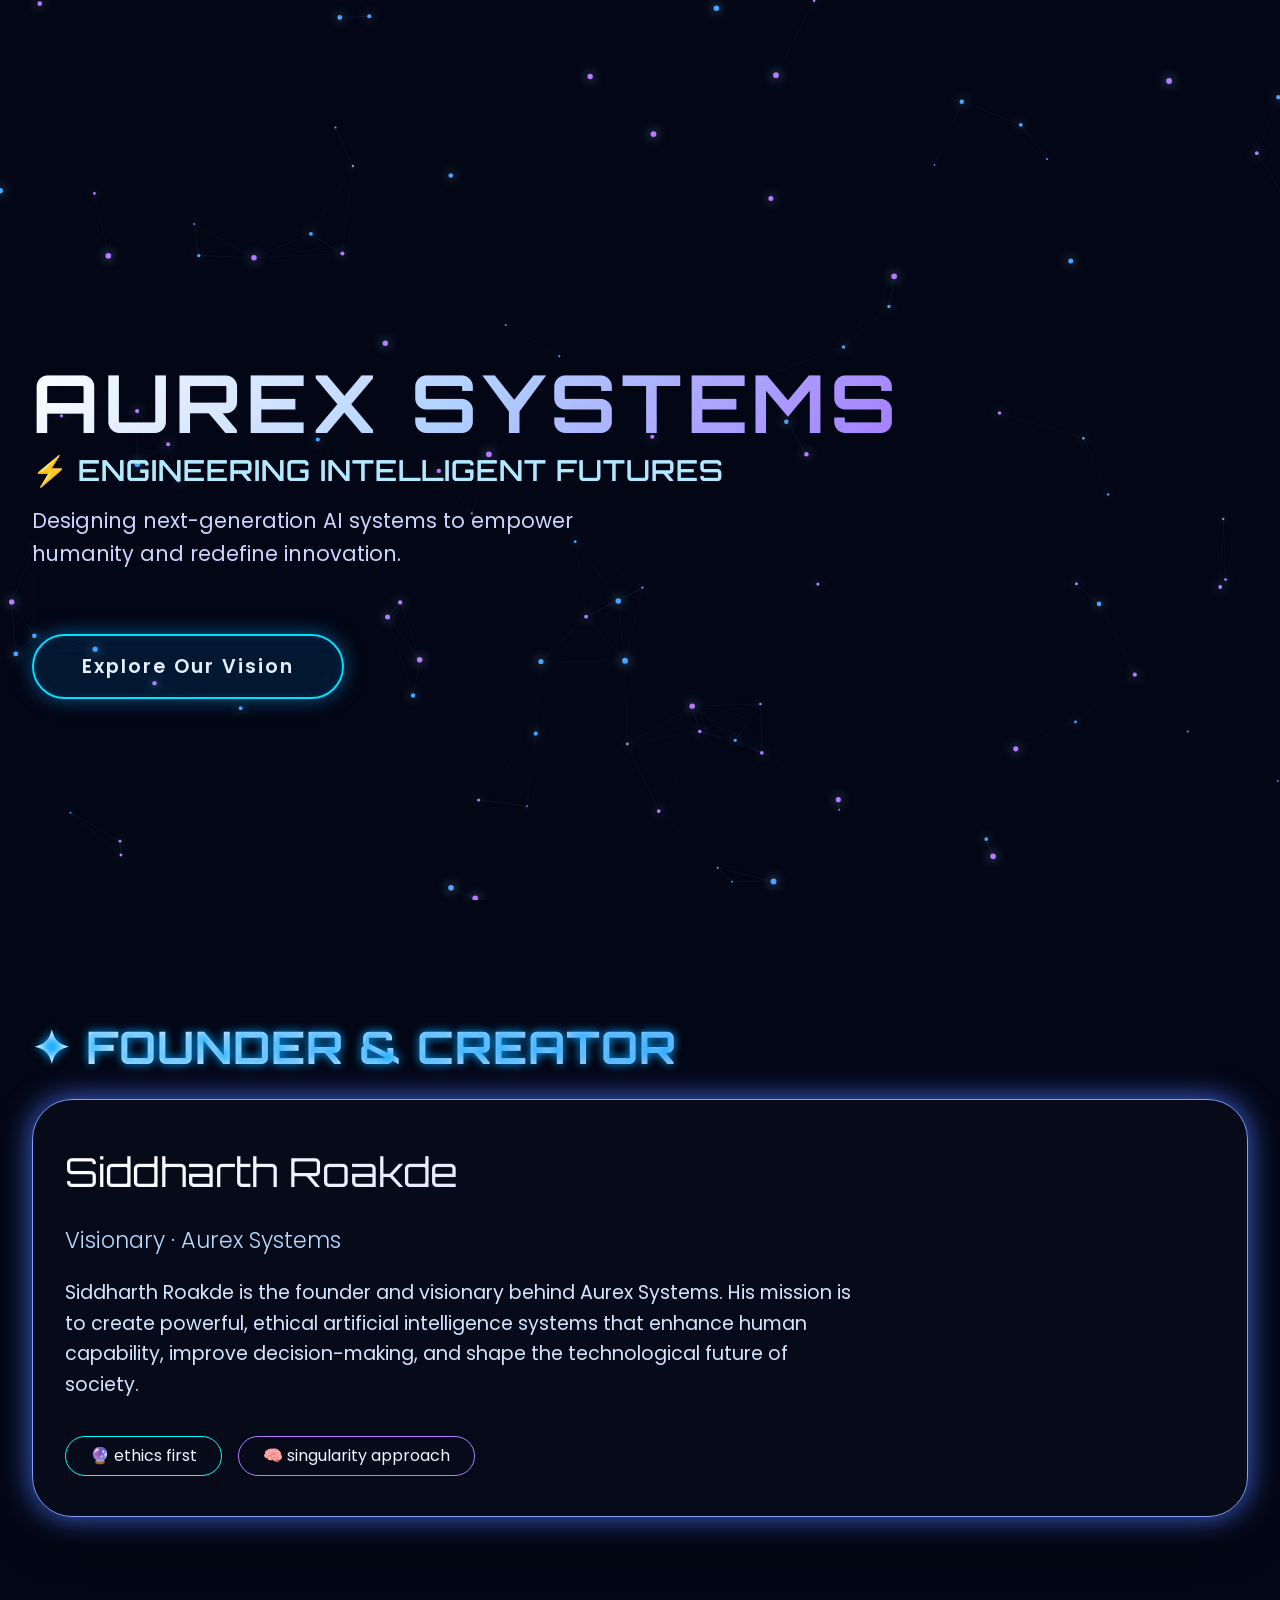
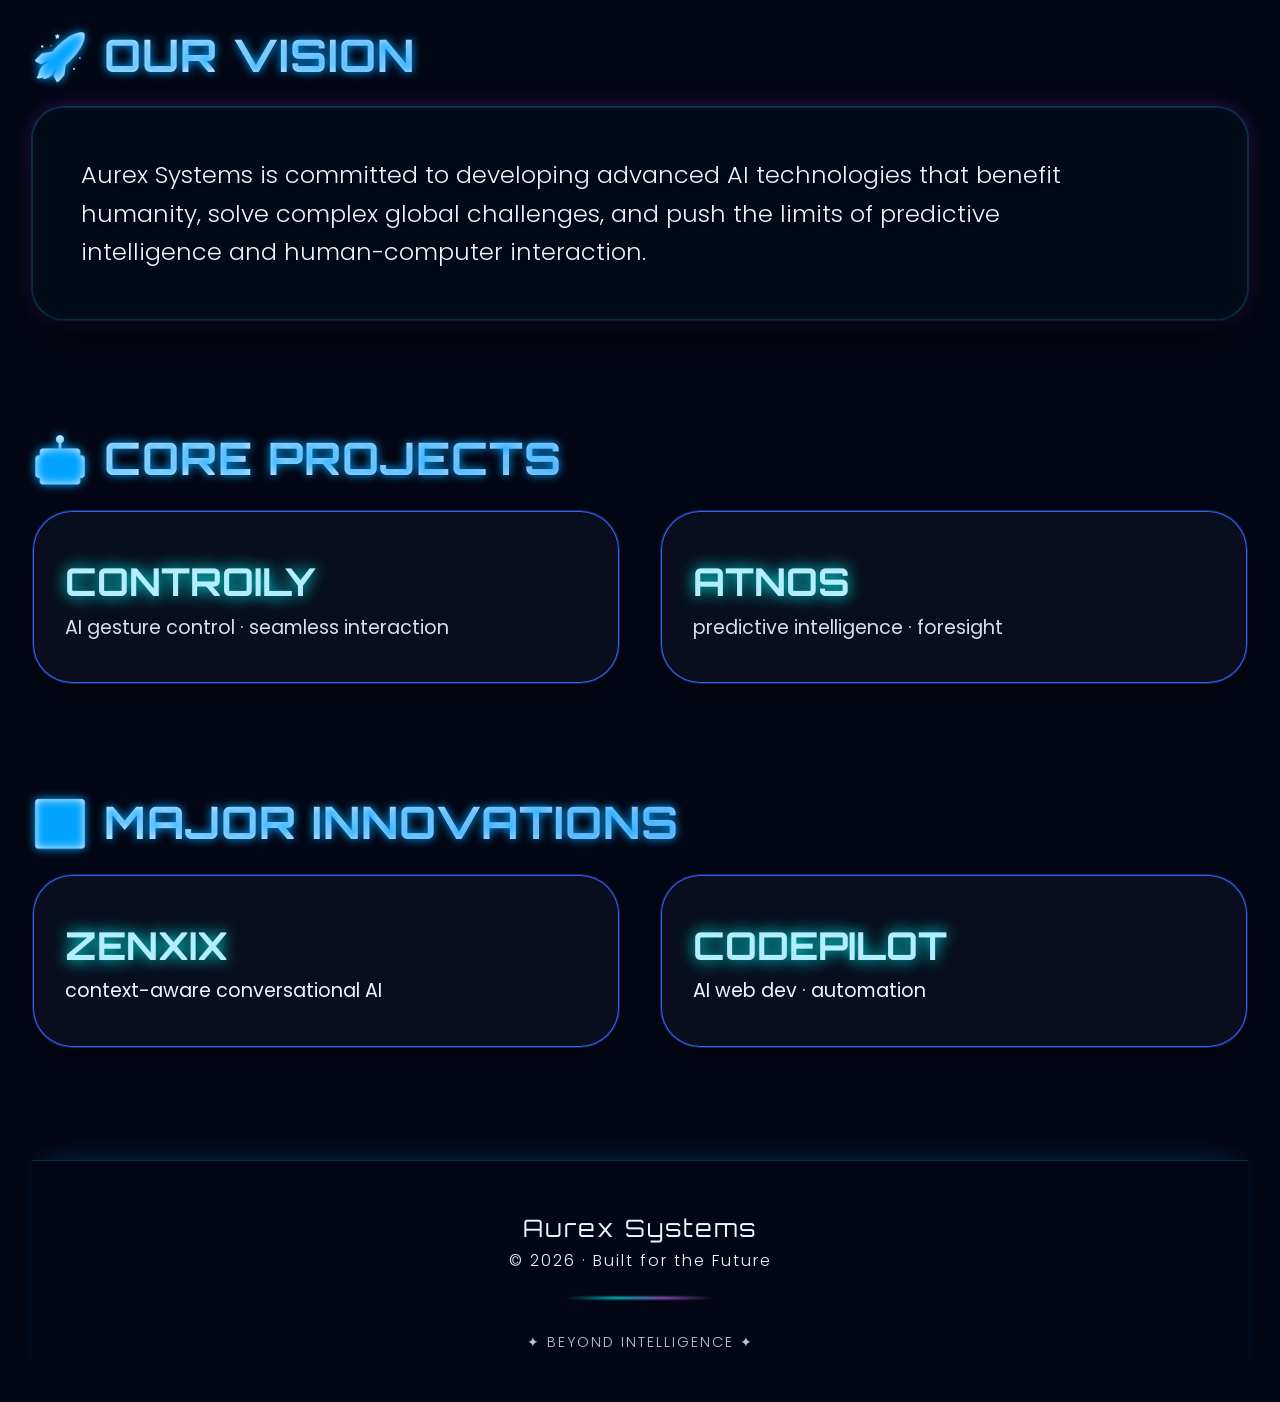
==== index.html @ 3032b64a "Rename deepseek_html_20260305_52677a.html to index.html" ====
<!DOCTYPE html>
<html lang="en">
<head>
    <meta charset="UTF-8">
    <meta name="viewport" content="width=device-width, initial-scale=1.0">
    <title>Aurex Systems · engineering intelligent futures</title>
    <!-- Fonts & base styling -->
    <link rel="preconnect" href="https://fonts.googleapis.com">
    <link rel="preconnect" href="https://fonts.gstatic.com" crossorigin>
    <link href="https://fonts.googleapis.com/css2?family=Orbitron:wght@400;500;700;900&family=Poppins:wght@300;400;500;600;700&display=swap" rel="stylesheet">
    <style>
        * {
            margin: 0;
            padding: 0;
            box-sizing: border-box;
        }

        body {
            background: #030614;
            font-family: 'Poppins', sans-serif;
            color: #eef5ff;
            line-height: 1.6;
            overflow-x: hidden;
            scroll-behavior: smooth;
        }

        /* custom slick scroll (smooth already) */
        ::-webkit-scrollbar {
            width: 8px;
            background: #0a0c1a;
        }
        ::-webkit-scrollbar-thumb {
            background: linear-gradient(145deg, #00c8ff, #9945ff);
            border-radius: 20px;
        }

        /* particle canvas background */
        #particle-canvas {
            position: fixed;
            top: 0;
            left: 0;
            width: 100vw;
            height: 100vh;
            z-index: 0;
            pointer-events: none; /* allow interaction with content */
        }

        .main-wrapper {
            position: relative;
            z-index: 5;
            max-width: 1400px;
            margin: 0 auto;
            padding: 2rem 2rem 1rem;
            backdrop-filter: blur(0px); /* clean, just overlay */
        }

        /* glassmorphism + glow card base */
        .glass-card {
            background: rgba(5, 10, 25, 0.45);
            backdrop-filter: blur(10px) saturate(180%);
            -webkit-backdrop-filter: blur(10px) saturate(180%);
            border: 1px solid rgba(0, 200, 255, 0.2);
            border-radius: 32px;
            box-shadow: 0 20px 40px rgba(0, 0, 0, 0.6), 0 0 0 1px rgba(0, 230, 255, 0.2), 0 0 20px rgba(153, 69, 255, 0.3);
            transition: transform 0.2s ease, box-shadow 0.3s ease;
        }
        .glass-card:hover {
            box-shadow: 0 30px 50px rgba(0, 0, 0, 0.8), 0 0 0 2px rgba(0, 230, 255, 0.5), 0 0 40px #7f3aff;
            border-color: rgba(153, 69, 255, 0.6);
        }

        /* headings with orbitron */
        h1, h2, h3, h4, .orbitron {
            font-family: 'Orbitron', sans-serif;
            font-weight: 700;
            letter-spacing: 1px;
            text-transform: uppercase;
            background: linear-gradient(135deg, #ffffff, #b0d0ff, #a67cff);
            -webkit-background-clip: text;
            background-clip: text;
            color: transparent;
            line-height: 1.2;
        }

        h2 {
            font-size: 2.8rem;
            margin-bottom: 1.5rem;
            text-shadow: 0 0 10px #00a3ff;
        }

        /* button style */
        .btn-primary {
            background: rgba(0, 150, 255, 0.12);
            border: 2px solid #00e0ff;
            color: #e2f0ff;
            padding: 1rem 3rem;
            font-size: 1.2rem;
            font-weight: 600;
            border-radius: 60px;
            backdrop-filter: blur(8px);
            cursor: pointer;
            transition: all 0.3s;
            box-shadow: 0 0 20px #00a3ff80, inset 0 0 10px #00c3ff20;
            font-family: 'Poppins', sans-serif;
            letter-spacing: 2px;
            margin-top: 2rem;
        }
        .btn-primary:hover {
            background: #00c8ff;
            color: #000c1a;
            border-color: #b07cff;
            box-shadow: 0 0 40px #9f7aff, 0 0 60px #0044ff;
            transform: scale(1.05);
        }

        /* hover sliding definition panels — parent wrapper */
        .hover-project {
            position: relative;
            display: inline-block;
            cursor: default;
            width: 100%;
        }

        .project-card {
            background: rgba(12, 20, 35, 0.6);
            backdrop-filter: blur(12px);
            border: 1px solid #2979ff40;
            border-radius: 40px;
            padding: 2.5rem 2rem;
            transition: all 0.25s;
            box-shadow: 0 15px 30px -10px #00000099, 0 0 0 1px #3a5fff inset;
            height: 100%;
        }
        .project-card .project-name {
            font-size: 2.4rem;
            font-weight: 700;
            font-family: 'Orbitron', sans-serif;
            color: #b2eeff;
            text-shadow: 0 0 15px cyan;
            margin-bottom: 0.5rem;
        }

        /* sliding panel */
        .sliding-definition {
            position: absolute;
            top: 10%;
            right: -20px; /* start hidden off the right edge */
            width: 280px;
            background: rgba(0, 20, 40, 0.85);
            backdrop-filter: blur(16px);
            border-left: 4px solid #8a6eff;
            border-radius: 24px;
            padding: 1.6rem 1.8rem;
            box-shadow: 0 25px 50px #000, 0 0 30px #6f4eff, 0 0 15px cyan;
            opacity: 0;
            transition: opacity 0.3s ease, right 0.4s cubic-bezier(0.2, 0.9, 0.3, 1.2);
            pointer-events: none;
            z-index: 100;
            font-size: 1rem;
            color: #e0edff;
            border: 1px solid cyan;
            font-weight: 400;
        }

        .hover-project:hover .sliding-definition {
            opacity: 1;
            right: -30px;  /* slide into view */
        }

        /* for mobile we adjust */
        @media (max-width: 900px) {
            .sliding-definition {
                width: 200px;
                font-size: 0.9rem;
                padding: 1rem;
                right: -10px;
            }
            .hover-project:hover .sliding-definition {
                right: -15px;
            }
        }

        /* founder premium card */
        .founder-card {
            background: rgba(10, 15, 30, 0.5);
            backdrop-filter: blur(14px);
            border: 1px solid #7f9eff;
            border-radius: 40px;
            padding: 2.5rem 2rem;
            box-shadow: 0 0 30px #4169e1, 0 20px 40px #00000080;
            transition: all 0.3s;
            display: flex;
            flex-direction: column;
            gap: 1.2rem;
        }
        .founder-card:hover {
            box-shadow: 0 0 60px #5f3bff, 0 0 20px #00dcff;
            border-color: #b56eff;
        }
        .founder-name {
            font-size: 2.5rem;
            font-family: 'Orbitron', sans-serif;
            background: linear-gradient(145deg, #fff, #b6c8ff);
            -webkit-background-clip: text;
            background-clip: text;
            color: transparent;
        }

        /* grid layout */
        .grid-2, .grid-3 {
            display: grid;
            gap: 2.5rem;
        }
        .grid-2 {
            grid-template-columns: repeat(2, 1fr);
        }
        .grid-3 {
            grid-template-columns: repeat(3, 1fr);
        }
        @media (max-width: 900px) {
            .grid-2, .grid-3 {
                grid-template-columns: 1fr;
            }
            h2 { font-size: 2rem; }
        }

        section {
            margin: 7rem 0;
        }

        /* footer minimal */
        footer {
            margin-top: 6rem;
            padding: 3rem 0 2rem;
            text-align: center;
            border-top: 1px solid rgba(0, 255, 255, 0.2);
            box-shadow: 0 -10px 30px -15px #00aaff50;
            font-family: 'Poppins', sans-serif;
            font-weight: 300;
            letter-spacing: 2px;
        }
        .glow-line {
            width: 150px;
            height: 2px;
            background: linear-gradient(90deg, transparent, cyan, #b86eff, transparent);
            margin: 1.5rem auto 1rem;
            border-radius: 4px;
            filter: blur(1px);
        }

        /* particle canvas fully absolute */
        canvas {
            display: block;
        }
        .hero-tagline {
            font-size: 1.8rem;
            color: #b0eaff;
        }
        .hero-sub {
            font-size: 1.3rem;
            max-width: 600px;
            color: #cbd5ff;
        }

        /* spacing */
        .hero {
            min-height: 85vh;
            display: flex;
            align-items: center;
        }
    </style>
</head>
<body>
    <canvas id="particle-canvas"></canvas>
    <div class="main-wrapper">
        <!-- HERO SECTION -->
        <section class="hero" id="home">
            <div style="max-width: 900px;">
                <h1 style="font-size: 5rem; margin-bottom: 0.2rem; letter-spacing: 5px;">AUREX SYSTEMS</h1>
                <div class="hero-tagline orbitron" style="font-weight: 500; margin-bottom: 1rem;">⚡ Engineering Intelligent Futures</div>
                <div class="hero-sub" style="margin-bottom: 2rem;">Designing next-generation AI systems to empower humanity and redefine innovation.</div>
                <button class="btn-primary" onclick="document.getElementById('mission').scrollIntoView({behavior:'smooth'})">Explore Our Vision</button>
            </div>
        </section>

        <!-- FOUNDER SECTION -->
        <section id="founder">
            <h2>✦ FOUNDER & CREATOR</h2>
            <div class="founder-card">
                <div class="founder-name">Siddharth Roakde</div>
                <div style="font-size: 1.4rem; color: #b8dbff; font-weight: 300;">Visionary · Aurex Systems</div>
                <p style="font-size: 1.2rem; max-width: 800px; color: #d3e5ff;">Siddharth Roakde is the founder and visionary behind Aurex Systems. His mission is to create powerful, ethical artificial intelligence systems that enhance human capability, improve decision-making, and shape the technological future of society.</p>
                <div style="display: flex; gap: 1rem; margin-top: 1rem;">
                    <span style="border:1px solid cyan; border-radius: 40px; padding: 0.4rem 1.5rem;">🔮 ethics first</span>
                    <span style="border:1px solid #b47cff; border-radius: 40px; padding: 0.4rem 1.5rem;">🧠 singularity approach</span>
                </div>
            </div>
        </section>

        <!-- MISSION SECTION -->
        <section id="mission">
            <h2>🚀 OUR VISION</h2>
            <div class="glass-card" style="padding: 3rem; font-size: 1.5rem; background: rgba(0,15,30,0.5);">
                <p style="max-width: 1000px;">Aurex Systems is committed to developing advanced AI technologies that benefit humanity, solve complex global challenges, and push the limits of predictive intelligence and human-computer interaction.</p>
            </div>
        </section>

        <!-- CORE PROJECTS (interactive hover cards) -->
        <section>
            <h2>🤖 CORE PROJECTS</h2>
            <div class="grid-2">
                <!-- Controily -->
                <div class="hover-project">
                    <div class="project-card glass-card">
                        <span class="project-name">CONTROILY</span>
                        <div style="font-size: 1.2rem; opacity: 0.9;">AI gesture control · seamless interaction</div>
                    </div>
                    <div class="sliding-definition">
                        <strong style="color:#7df9ff; font-size:1.3rem;">◈ Controily</strong><br>
                        An AI-powered gesture control system that enables users to control computers and smart devices using natural hand movements, creating seamless and intuitive interaction.
                    </div>
                </div>
                <!-- Atnos -->
                <div class="hover-project">
                    <div class="project-card glass-card">
                        <span class="project-name">ATNOS</span>
                        <div style="font-size: 1.2rem; opacity: 0.9;">predictive intelligence · foresight</div>
                    </div>
                    <div class="sliding-definition">
                        <strong style="color:#7df9ff; font-size:1.3rem;">◈ Atnos</strong><br>
                        A predictive intelligence system that analyzes data patterns to forecast possible outcomes across different scenarios, helping users make smarter strategic decisions.
                    </div>
                </div>
            </div>
        </section>

        <!-- MAJOR INNOVATIONS -->
        <section>
            <h2>🌌 MAJOR INNOVATIONS</h2>
            <div class="grid-2" style="grid-template-columns: repeat(2,1fr);">
                <!-- Zenxix -->
                <div class="hover-project">
                    <div class="project-card glass-card">
                        <span class="project-name">ZENXIX</span>
                        <div style="font-size: 1.2rem;">context-aware conversational AI</div>
                    </div>
                    <div class="sliding-definition">
                        <strong style="color:#ffb3ff;">✧ Zenxix</strong><br>
                        An advanced conversational AI chatbot built to understand context, adapt to users, and provide intelligent multi-domain assistance.
                    </div>
                </div>
                <!-- CodePilot -->
                <div class="hover-project">
                    <div class="project-card glass-card">
                        <span class="project-name">CODEPILOT</span>
                        <div style="font-size: 1.2rem;">AI web dev · automation</div>
                    </div>
                    <div class="sliding-definition">
                        <strong style="color:#ffb3ff;">✧ CodePilot</strong><br>
                        An AI-powered web development platform that helps users design and build websites efficiently using intelligent automation and smart coding support.
                    </div>
                </div>
            </div>
        </section>

        <!-- FOOTER with animated divider -->
        <footer>
            <div style="font-size: 1.5rem; font-family: 'Orbitron';">Aurex Systems</div>
            <div>© 2026 · Built for the Future</div>
            <div class="glow-line"></div>
            <div style="margin-top: 2rem; opacity: 0.8; font-size: 0.9rem; letter-spacing: 2px;">✦ BEYOND INTELLIGENCE ✦</div>
        </footer>
    </div>

    <!-- particle animation -->
    <script>
        (function() {
            const canvas = document.getElementById('particle-canvas');
            const ctx = canvas.getContext('2d');
            let width, height;
            let particles = [];

            function initParticles() {
                const count = 100;
                particles = [];
                for (let i = 0; i < count; i++) {
                    particles.push({
                        x: Math.random() * width,
                        y: Math.random() * height,
                        vx: (Math.random() - 0.5) * 0.6,
                        vy: (Math.random() - 0.5) * 0.6,
                        radius: Math.random() * 2.2 + 0.8,
                        alpha: Math.random() * 0.6 + 0.2,
                        color: Math.random() > 0.5 ? '#4aa5ff' : '#b77aff'
                    });
                }
            }

            function resizeCanvas() {
                width = window.innerWidth;
                height = window.innerHeight;
                canvas.width = width;
                canvas.height = height;
                initParticles();
            }

            function drawParticles() {
                if (!ctx) return;
                ctx.clearRect(0, 0, width, height);
                ctx.fillStyle = '#030614'; // deep background (matches body)
                ctx.fillRect(0, 0, width, height);

                // draw particles and faint connections
                for (let i = 0; i < particles.length; i++) {
                    const p = particles[i];
                    ctx.beginPath();
                    ctx.arc(p.x, p.y, p.radius, 0, Math.PI * 2);
                    ctx.fillStyle = p.color;
                    ctx.shadowColor = '#80c4ff';
                    ctx.shadowBlur = 12;
                    ctx.fill();
                    
                    // update position
                    p.x += p.vx;
                    p.y += p.vy;

                    // wrap around edges
                    if (p.x < 0) p.x = width;
                    if (p.x > width) p.x = 0;
                    if (p.y < 0) p.y = height;
                    if (p.y > height) p.y = 0;

                    // connect near particles
                    for (let j = i + 1; j < particles.length; j++) {
                        const p2 = particles[j];
                        const dx = p.x - p2.x;
                        const dy = p.y - p2.y;
                        const dist = Math.sqrt(dx*dx + dy*dy);
                        if (dist < 90) {
                            ctx.beginPath();
                            ctx.strokeStyle = `rgba(100, 180, 255, ${0.15 * (1 - dist/150)})`;
                            ctx.lineWidth = 0.6;
                            ctx.shadowBlur = 8;
                            ctx.moveTo(p.x, p.y);
                            ctx.lineTo(p2.x, p2.y);
                            ctx.stroke();
                        }
                    }
                }
                requestAnimationFrame(drawParticles);
            }

            window.addEventListener('resize', resizeCanvas);
            resizeCanvas();
            drawParticles();

            // optional: mouse effect (dense particles)
            let mouse = { x: null, y: null };
            window.addEventListener('mousemove', (e) => {
                mouse.x = e.clientX;
                mouse.y = e.clientY;
                // subtle attraction to mouse for few particles
                for (let i = 0; i < particles.length; i+=3) {
                    let p = particles[i];
                    let dx = mouse.x - p.x;
                    let dy = mouse.y - p.y;
                    let dist = Math.sqrt(dx*dx + dy*dy);
                    if (dist < 120) {
                        p.x += dx * 0.008;
                        p.y += dy * 0.008;
                    }
                }
            });
        })();
    </script>

    <!-- smooth scroll behavior is native + add little glow to sliding panels on hover -->
    <style>
        /* additional premium touches */
        .project-card {
            position: relative;
            z-index: 5;
            overflow: hidden;
        }
        .project-card::after {
            content: '';
            position: absolute;
            top: -2px; left: -2px; right: -2px; bottom: -2px;
            background: linear-gradient(125deg, rgba(0,255,255,0) 30%, rgba(100,80,255,0.2), transparent);
            border-radius: 42px;
            z-index: -1;
            opacity: 0;
            transition: opacity 0.5s;
        }
        .project-card:hover::after {
            opacity: 1;
        }
        .sliding-definition {
            backdrop-filter: blur(20px);
            background: rgba(0, 8, 22, 0.85);
            border: 1px solid cyan;
            line-height: 1.5;
        }
        /* make website responsive */
        @media (max-width: 700px) {
            .hero h1 { font-size: 3rem; }
            .hero-tagline { font-size: 1.2rem; }
            .btn-primary { padding: 0.8rem 1.8rem; }
            .sliding-definition { width: 170px; padding: 0.8rem; right: -5px; }
            .hover-project:hover .sliding-definition { right: -5px; }
        }
        /* additional glassmorphism for main sections */
        .glass-card p {
            font-weight: 300;
            text-shadow: 0 2px 5px #00000070;
        }
    </style>
    <!-- extra smoothness -->
</body>
</html>
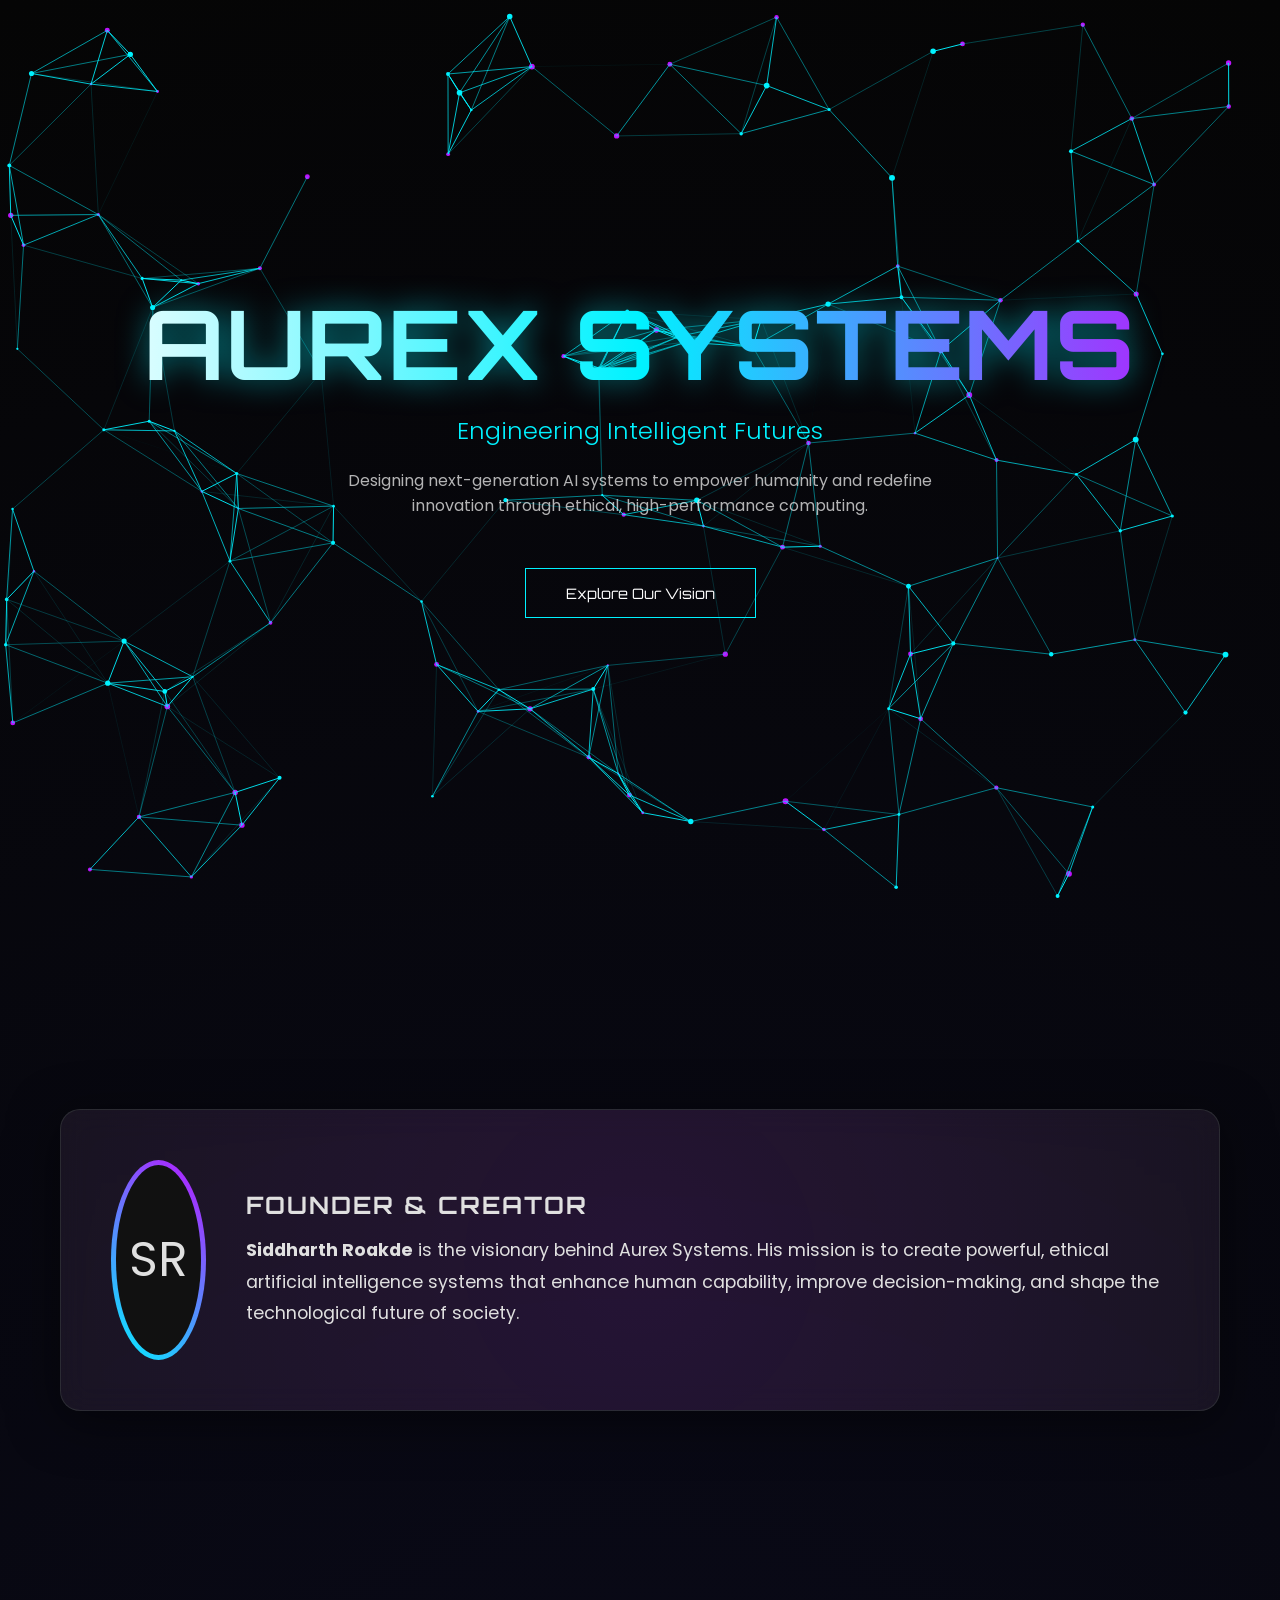
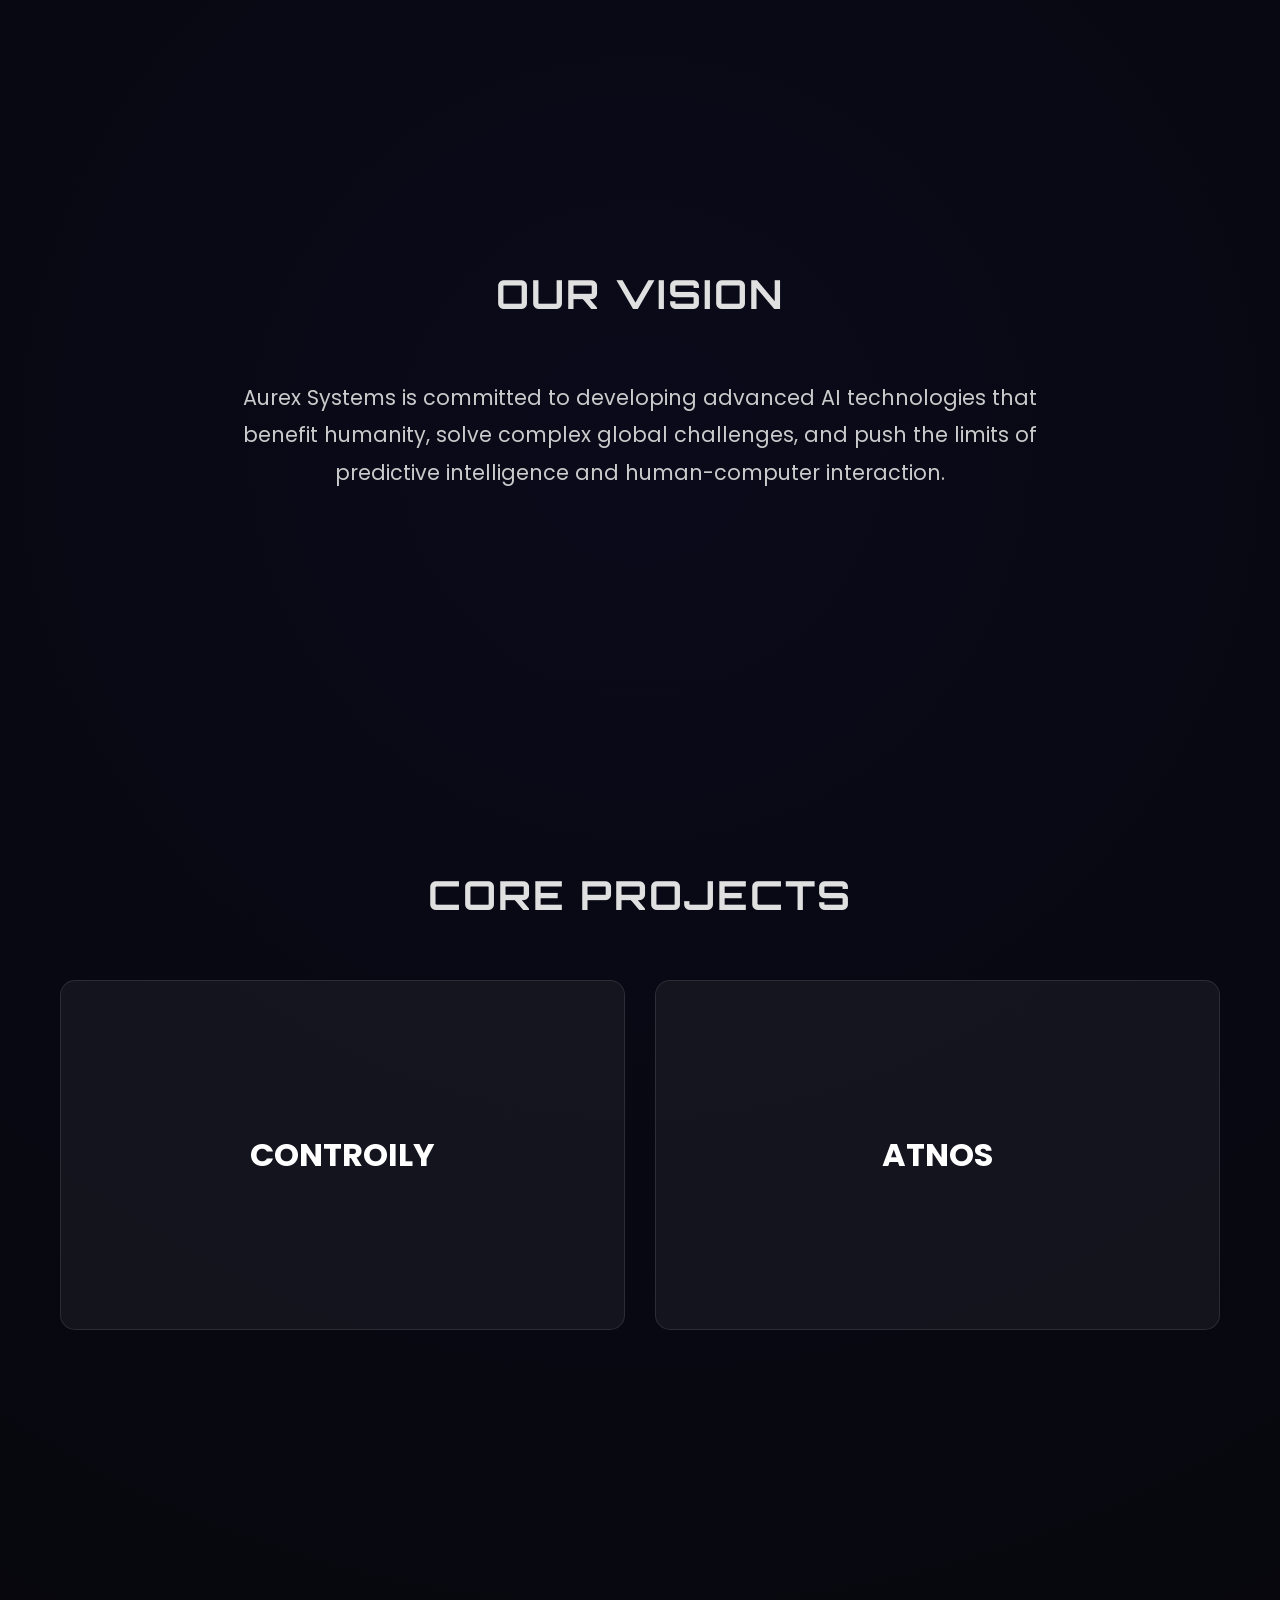
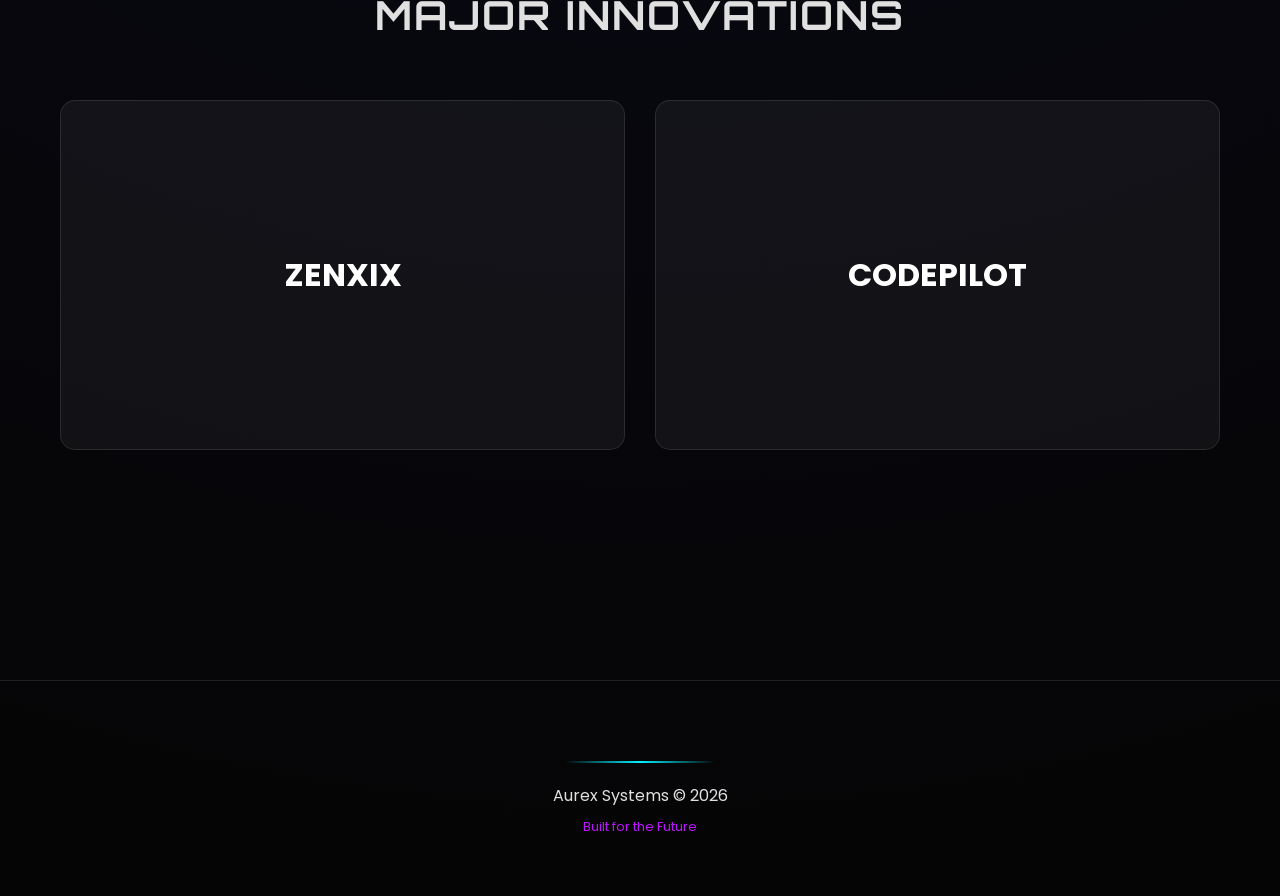
==== commit 0a5dfe46: "Update index.html" ====
--- a/index.html
+++ b/index.html
@@ -3,518 +3,429 @@
 <head>
     <meta charset="UTF-8">
     <meta name="viewport" content="width=device-width, initial-scale=1.0">
-    <title>Aurex Systems · engineering intelligent futures</title>
-    <!-- Fonts & base styling -->
-    <link rel="preconnect" href="https://fonts.googleapis.com">
-    <link rel="preconnect" href="https://fonts.gstatic.com" crossorigin>
-    <link href="https://fonts.googleapis.com/css2?family=Orbitron:wght@400;500;700;900&family=Poppins:wght@300;400;500;600;700&display=swap" rel="stylesheet">
+    <title>Aurex Systems | Engineering Intelligent Futures</title>
+    <link href="https://fonts.googleapis.com/css2?family=Orbitron:wght@400;700&family=Poppins:wght@300;400;600&display=swap" rel="stylesheet">
     <style>
+        :root {
+            --bg-color: #05050a;
+            --accent-blue: #00f2ff;
+            --accent-purple: #bc13fe;
+            --glass: rgba(255, 255, 255, 0.05);
+            --glass-border: rgba(255, 255, 255, 0.1);
+            --text-main: #e0e0e0;
+        }
+
         * {
             margin: 0;
             padding: 0;
             box-sizing: border-box;
+            cursor: default;
         }
 
         body {
-            background: #030614;
+            background-color: var(--bg-color);
+            background: radial-gradient(circle at center, #0a0a1a 0%, #050505 100%);
+            color: var(--text-main);
             font-family: 'Poppins', sans-serif;
-            color: #eef5ff;
-            line-height: 1.6;
             overflow-x: hidden;
             scroll-behavior: smooth;
         }
 
-        /* custom slick scroll (smooth already) */
-        ::-webkit-scrollbar {
-            width: 8px;
-            background: #0a0c1a;
-        }
-        ::-webkit-scrollbar-thumb {
-            background: linear-gradient(145deg, #00c8ff, #9945ff);
-            border-radius: 20px;
-        }
-
-        /* particle canvas background */
-        #particle-canvas {
+        canvas {
             position: fixed;
             top: 0;
             left: 0;
-            width: 100vw;
-            height: 100vh;
-            z-index: 0;
-            pointer-events: none; /* allow interaction with content */
-        }
-
-        .main-wrapper {
-            position: relative;
-            z-index: 5;
-            max-width: 1400px;
+            z-index: -1;
+        }
+
+        h1, h2, h3 {
+            font-family: 'Orbitron', sans-serif;
+            letter-spacing: 2px;
+            text-transform: uppercase;
+        }
+
+        .container {
+            max-width: 1200px;
             margin: 0 auto;
-            padding: 2rem 2rem 1rem;
-            backdrop-filter: blur(0px); /* clean, just overlay */
-        }
-
-        /* glassmorphism + glow card base */
-        .glass-card {
-            background: rgba(5, 10, 25, 0.45);
-            backdrop-filter: blur(10px) saturate(180%);
-            -webkit-backdrop-filter: blur(10px) saturate(180%);
-            border: 1px solid rgba(0, 200, 255, 0.2);
-            border-radius: 32px;
-            box-shadow: 0 20px 40px rgba(0, 0, 0, 0.6), 0 0 0 1px rgba(0, 230, 255, 0.2), 0 0 20px rgba(153, 69, 255, 0.3);
-            transition: transform 0.2s ease, box-shadow 0.3s ease;
-        }
-        .glass-card:hover {
-            box-shadow: 0 30px 50px rgba(0, 0, 0, 0.8), 0 0 0 2px rgba(0, 230, 255, 0.5), 0 0 40px #7f3aff;
-            border-color: rgba(153, 69, 255, 0.6);
-        }
-
-        /* headings with orbitron */
-        h1, h2, h3, h4, .orbitron {
-            font-family: 'Orbitron', sans-serif;
-            font-weight: 700;
-            letter-spacing: 1px;
-            text-transform: uppercase;
-            background: linear-gradient(135deg, #ffffff, #b0d0ff, #a67cff);
-            -webkit-background-clip: text;
-            background-clip: text;
-            color: transparent;
-            line-height: 1.2;
-        }
-
-        h2 {
-            font-size: 2.8rem;
-            margin-bottom: 1.5rem;
-            text-shadow: 0 0 10px #00a3ff;
-        }
-
-        /* button style */
-        .btn-primary {
-            background: rgba(0, 150, 255, 0.12);
-            border: 2px solid #00e0ff;
-            color: #e2f0ff;
-            padding: 1rem 3rem;
-            font-size: 1.2rem;
-            font-weight: 600;
-            border-radius: 60px;
-            backdrop-filter: blur(8px);
-            cursor: pointer;
-            transition: all 0.3s;
-            box-shadow: 0 0 20px #00a3ff80, inset 0 0 10px #00c3ff20;
-            font-family: 'Poppins', sans-serif;
-            letter-spacing: 2px;
-            margin-top: 2rem;
-        }
-        .btn-primary:hover {
-            background: #00c8ff;
-            color: #000c1a;
-            border-color: #b07cff;
-            box-shadow: 0 0 40px #9f7aff, 0 0 60px #0044ff;
-            transform: scale(1.05);
-        }
-
-        /* hover sliding definition panels — parent wrapper */
-        .hover-project {
-            position: relative;
-            display: inline-block;
-            cursor: default;
-            width: 100%;
-        }
-
-        .project-card {
-            background: rgba(12, 20, 35, 0.6);
-            backdrop-filter: blur(12px);
-            border: 1px solid #2979ff40;
-            border-radius: 40px;
-            padding: 2.5rem 2rem;
-            transition: all 0.25s;
-            box-shadow: 0 15px 30px -10px #00000099, 0 0 0 1px #3a5fff inset;
-            height: 100%;
-        }
-        .project-card .project-name {
-            font-size: 2.4rem;
-            font-weight: 700;
-            font-family: 'Orbitron', sans-serif;
-            color: #b2eeff;
-            text-shadow: 0 0 15px cyan;
-            margin-bottom: 0.5rem;
-        }
-
-        /* sliding panel */
-        .sliding-definition {
-            position: absolute;
-            top: 10%;
-            right: -20px; /* start hidden off the right edge */
-            width: 280px;
-            background: rgba(0, 20, 40, 0.85);
-            backdrop-filter: blur(16px);
-            border-left: 4px solid #8a6eff;
-            border-radius: 24px;
-            padding: 1.6rem 1.8rem;
-            box-shadow: 0 25px 50px #000, 0 0 30px #6f4eff, 0 0 15px cyan;
-            opacity: 0;
-            transition: opacity 0.3s ease, right 0.4s cubic-bezier(0.2, 0.9, 0.3, 1.2);
-            pointer-events: none;
-            z-index: 100;
-            font-size: 1rem;
-            color: #e0edff;
-            border: 1px solid cyan;
-            font-weight: 400;
-        }
-
-        .hover-project:hover .sliding-definition {
-            opacity: 1;
-            right: -30px;  /* slide into view */
-        }
-
-        /* for mobile we adjust */
-        @media (max-width: 900px) {
-            .sliding-definition {
-                width: 200px;
-                font-size: 0.9rem;
-                padding: 1rem;
-                right: -10px;
-            }
-            .hover-project:hover .sliding-definition {
-                right: -15px;
-            }
-        }
-
-        /* founder premium card */
-        .founder-card {
-            background: rgba(10, 15, 30, 0.5);
-            backdrop-filter: blur(14px);
-            border: 1px solid #7f9eff;
-            border-radius: 40px;
-            padding: 2.5rem 2rem;
-            box-shadow: 0 0 30px #4169e1, 0 20px 40px #00000080;
-            transition: all 0.3s;
+            padding: 0 20px;
+        }
+
+        /* --- HERO SECTION --- */
+        section {
+            padding: 100px 0;
+            min-height: 80vh;
             display: flex;
             flex-direction: column;
-            gap: 1.2rem;
-        }
-        .founder-card:hover {
-            box-shadow: 0 0 60px #5f3bff, 0 0 20px #00dcff;
-            border-color: #b56eff;
-        }
-        .founder-name {
+            justify-content: center;
+        }
+
+        .hero {
+            text-align: center;
+            height: 100vh;
+        }
+
+        .hero h1 {
+            font-size: clamp(3rem, 8vw, 6rem);
+            background: linear-gradient(90deg, #fff, var(--accent-blue), var(--accent-purple));
+            -webkit-background-clip: text;
+            -webkit-text-fill-color: transparent;
+            filter: drop-shadow(0 0 15px rgba(0, 242, 255, 0.5));
+            animation: fadeIn 2s ease-out;
+        }
+
+        .hero p.tagline {
+            font-size: 1.5rem;
+            color: var(--accent-blue);
+            margin-top: 10px;
+            font-weight: 300;
+        }
+
+        .hero p.subtext {
+            max-width: 600px;
+            margin: 20px auto;
+            opacity: 0.8;
+        }
+
+        .btn {
+            padding: 15px 40px;
+            border: 1px solid var(--accent-blue);
+            background: transparent;
+            color: #fff;
+            font-family: 'Orbitron', sans-serif;
+            font-size: 0.9rem;
+            cursor: pointer;
+            transition: 0.3s;
+            position: relative;
+            overflow: hidden;
+            margin-top: 30px;
+        }
+
+        .btn:hover {
+            background: var(--accent-blue);
+            color: #000;
+            box-shadow: 0 0 30px var(--accent-blue);
+        }
+
+        /* --- FOUNDER SECTION --- */
+        .founder-card {
+            background: var(--glass);
+            backdrop-filter: blur(15px);
+            border: 1px solid var(--glass-border);
+            border-radius: 20px;
+            padding: 50px;
+            display: flex;
+            align-items: center;
+            gap: 40px;
+            box-shadow: 0 10px 50px rgba(0,0,0,0.5);
+            position: relative;
+            overflow: hidden;
+        }
+
+        .founder-card::before {
+            content: '';
+            position: absolute;
+            top: -50%;
+            left: -50%;
+            width: 200%;
+            height: 200%;
+            background: radial-gradient(circle, rgba(188, 19, 254, 0.1) 0%, transparent 70%);
+            z-index: -1;
+        }
+
+        .founder-img {
+            width: 200px;
+            height: 200px;
+            border-radius: 50%;
+            background: linear-gradient(45deg, var(--accent-blue), var(--accent-purple));
+            padding: 5px;
+        }
+
+        .founder-img div {
+            width: 100%;
+            height: 100%;
+            border-radius: 50%;
+            background: #111;
+            display: flex;
+            align-items: center;
+            justify-content: center;
+            font-size: 3rem;
+        }
+
+        /* --- PROJECT GRID & INTERACTIVE PANELS --- */
+        .section-title {
+            text-align: center;
+            margin-bottom: 60px;
             font-size: 2.5rem;
-            font-family: 'Orbitron', sans-serif;
-            background: linear-gradient(145deg, #fff, #b6c8ff);
-            -webkit-background-clip: text;
-            background-clip: text;
-            color: transparent;
-        }
-
-        /* grid layout */
-        .grid-2, .grid-3 {
+        }
+
+        .project-grid {
             display: grid;
-            gap: 2.5rem;
-        }
-        .grid-2 {
-            grid-template-columns: repeat(2, 1fr);
-        }
-        .grid-3 {
-            grid-template-columns: repeat(3, 1fr);
-        }
-        @media (max-width: 900px) {
-            .grid-2, .grid-3 {
-                grid-template-columns: 1fr;
-            }
-            h2 { font-size: 2rem; }
-        }
-
-        section {
-            margin: 7rem 0;
-        }
-
-        /* footer minimal */
+            grid-template-columns: repeat(auto-fit, minmax(300px, 1fr));
+            gap: 30px;
+        }
+
+        .project-card {
+            position: relative;
+            height: 350px;
+            background: var(--glass);
+            border: 1px solid var(--glass-border);
+            border-radius: 15px;
+            overflow: hidden;
+            display: flex;
+            align-items: center;
+            justify-content: center;
+            transition: transform 0.4s;
+        }
+
+        .project-card:hover {
+            transform: translateY(-10px);
+            border-color: var(--accent-blue);
+        }
+
+        .project-name {
+            font-size: 2rem;
+            font-weight: 700;
+            color: #fff;
+            z-index: 1;
+        }
+
+        /* The Sliding Panel */
+        .panel {
+            position: absolute;
+            top: 0;
+            right: -100%;
+            width: 100%;
+            height: 100%;
+            background: rgba(0, 242, 255, 0.95);
+            color: #000;
+            padding: 40px;
+            display: flex;
+            flex-direction: column;
+            justify-content: center;
+            transition: right 0.5s cubic-bezier(0.77, 0, 0.175, 1);
+            z-index: 2;
+        }
+
+        .project-card:hover .panel {
+            right: 0;
+        }
+
+        .panel h3 {
+            margin-bottom: 15px;
+            border-bottom: 2px solid #000;
+            display: inline-block;
+        }
+
+        .panel p {
+            line-height: 1.6;
+            font-weight: 500;
+        }
+
+        .innovation-card .panel {
+            background: rgba(188, 19, 254, 0.95);
+            color: white;
+        }
+
+        .innovation-card .panel h3 {
+            border-bottom: 2px solid white;
+        }
+
+        /* --- FOOTER --- */
         footer {
-            margin-top: 6rem;
-            padding: 3rem 0 2rem;
+            padding: 60px 0;
             text-align: center;
-            border-top: 1px solid rgba(0, 255, 255, 0.2);
-            box-shadow: 0 -10px 30px -15px #00aaff50;
-            font-family: 'Poppins', sans-serif;
-            font-weight: 300;
-            letter-spacing: 2px;
-        }
-        .glow-line {
+            border-top: 1px solid var(--glass-border);
+            margin-top: 100px;
+        }
+
+        .footer-line {
             width: 150px;
             height: 2px;
-            background: linear-gradient(90deg, transparent, cyan, #b86eff, transparent);
-            margin: 1.5rem auto 1rem;
-            border-radius: 4px;
-            filter: blur(1px);
-        }
-
-        /* particle canvas fully absolute */
-        canvas {
-            display: block;
-        }
-        .hero-tagline {
-            font-size: 1.8rem;
-            color: #b0eaff;
-        }
-        .hero-sub {
-            font-size: 1.3rem;
-            max-width: 600px;
-            color: #cbd5ff;
-        }
-
-        /* spacing */
-        .hero {
-            min-height: 85vh;
-            display: flex;
-            align-items: center;
+            background: linear-gradient(90deg, transparent, var(--accent-blue), transparent);
+            margin: 20px auto;
+            animation: pulse 2s infinite;
+        }
+
+        @keyframes fadeIn {
+            from { opacity: 0; transform: translateY(30px); }
+            to { opacity: 1; transform: translateY(0); }
+        }
+
+        @keyframes pulse {
+            0% { opacity: 0.3; width: 100px; }
+            50% { opacity: 1; width: 200px; }
+            100% { opacity: 0.3; width: 100px; }
+        }
+
+        @media (max-width: 768px) {
+            .founder-card { flex-direction: column; text-align: center; }
         }
     </style>
 </head>
 <body>
-    <canvas id="particle-canvas"></canvas>
-    <div class="main-wrapper">
-        <!-- HERO SECTION -->
-        <section class="hero" id="home">
-            <div style="max-width: 900px;">
-                <h1 style="font-size: 5rem; margin-bottom: 0.2rem; letter-spacing: 5px;">AUREX SYSTEMS</h1>
-                <div class="hero-tagline orbitron" style="font-weight: 500; margin-bottom: 1rem;">⚡ Engineering Intelligent Futures</div>
-                <div class="hero-sub" style="margin-bottom: 2rem;">Designing next-generation AI systems to empower humanity and redefine innovation.</div>
-                <button class="btn-primary" onclick="document.getElementById('mission').scrollIntoView({behavior:'smooth'})">Explore Our Vision</button>
-            </div>
-        </section>
-
-        <!-- FOUNDER SECTION -->
-        <section id="founder">
-            <h2>✦ FOUNDER & CREATOR</h2>
-            <div class="founder-card">
-                <div class="founder-name">Siddharth Roakde</div>
-                <div style="font-size: 1.4rem; color: #b8dbff; font-weight: 300;">Visionary · Aurex Systems</div>
-                <p style="font-size: 1.2rem; max-width: 800px; color: #d3e5ff;">Siddharth Roakde is the founder and visionary behind Aurex Systems. His mission is to create powerful, ethical artificial intelligence systems that enhance human capability, improve decision-making, and shape the technological future of society.</p>
-                <div style="display: flex; gap: 1rem; margin-top: 1rem;">
-                    <span style="border:1px solid cyan; border-radius: 40px; padding: 0.4rem 1.5rem;">🔮 ethics first</span>
-                    <span style="border:1px solid #b47cff; border-radius: 40px; padding: 0.4rem 1.5rem;">🧠 singularity approach</span>
+
+    <canvas id="particles"></canvas>
+
+    <section class="hero container">
+        <h1>AUREX SYSTEMS</h1>
+        <p class="tagline">Engineering Intelligent Futures</p>
+        <p class="subtext">Designing next-generation AI systems to empower humanity and redefine innovation through ethical, high-performance computing.</p>
+        <div>
+            <button class="btn" onclick="document.getElementById('vision').scrollIntoView()">Explore Our Vision</button>
+        </div>
+    </section>
+
+    <section class="container">
+        <div class="founder-card">
+            <div class="founder-img">
+                <div>SR</div>
+            </div>
+            <div>
+                <h2>Founder & Creator</h2>
+                <p style="margin-top: 15px; line-height: 1.8; font-size: 1.1rem;">
+                    <strong>Siddharth Roakde</strong> is the visionary behind Aurex Systems. His mission is to create powerful, ethical artificial intelligence systems that enhance human capability, improve decision-making, and shape the technological future of society.
+                </p>
+            </div>
+        </div>
+    </section>
+
+    <section class="container" id="vision" style="text-align: center;">
+        <h2 class="section-title">Our Vision</h2>
+        <p style="max-width: 800px; margin: 0 auto; font-size: 1.3rem; line-height: 1.8; opacity: 0.9;">
+            Aurex Systems is committed to developing advanced AI technologies that benefit humanity, solve complex global challenges, and push the limits of predictive intelligence and human-computer interaction.
+        </p>
+    </section>
+
+    <section class="container">
+        <h2 class="section-title">Core Projects</h2>
+        <div class="project-grid">
+            <div class="project-card">
+                <div class="project-name">CONTROILY</div>
+                <div class="panel">
+                    <h3>Controily</h3>
+                    <p>An AI-powered gesture control system that enables users to control computers and smart devices using natural hand movements, creating seamless and intuitive interaction.</p>
                 </div>
             </div>
-        </section>
-
-        <!-- MISSION SECTION -->
-        <section id="mission">
-            <h2>🚀 OUR VISION</h2>
-            <div class="glass-card" style="padding: 3rem; font-size: 1.5rem; background: rgba(0,15,30,0.5);">
-                <p style="max-width: 1000px;">Aurex Systems is committed to developing advanced AI technologies that benefit humanity, solve complex global challenges, and push the limits of predictive intelligence and human-computer interaction.</p>
-            </div>
-        </section>
-
-        <!-- CORE PROJECTS (interactive hover cards) -->
-        <section>
-            <h2>🤖 CORE PROJECTS</h2>
-            <div class="grid-2">
-                <!-- Controily -->
-                <div class="hover-project">
-                    <div class="project-card glass-card">
-                        <span class="project-name">CONTROILY</span>
-                        <div style="font-size: 1.2rem; opacity: 0.9;">AI gesture control · seamless interaction</div>
-                    </div>
-                    <div class="sliding-definition">
-                        <strong style="color:#7df9ff; font-size:1.3rem;">◈ Controily</strong><br>
-                        An AI-powered gesture control system that enables users to control computers and smart devices using natural hand movements, creating seamless and intuitive interaction.
-                    </div>
+            <div class="project-card">
+                <div class="project-name">ATNOS</div>
+                <div class="panel">
+                    <h3>Atnos</h3>
+                    <p>A predictive intelligence system that analyzes data patterns to forecast possible outcomes across different scenarios, helping users make smarter strategic decisions.</p>
                 </div>
-                <!-- Atnos -->
-                <div class="hover-project">
-                    <div class="project-card glass-card">
-                        <span class="project-name">ATNOS</span>
-                        <div style="font-size: 1.2rem; opacity: 0.9;">predictive intelligence · foresight</div>
-                    </div>
-                    <div class="sliding-definition">
-                        <strong style="color:#7df9ff; font-size:1.3rem;">◈ Atnos</strong><br>
-                        A predictive intelligence system that analyzes data patterns to forecast possible outcomes across different scenarios, helping users make smarter strategic decisions.
-                    </div>
+            </div>
+        </div>
+    </section>
+
+    <section class="container">
+        <h2 class="section-title">Major Innovations</h2>
+        <div class="project-grid">
+            <div class="project-card innovation-card">
+                <div class="project-name">ZENXIX</div>
+                <div class="panel">
+                    <h3>Zenxix</h3>
+                    <p>An advanced conversational AI chatbot built to understand context, adapt to users, and provide intelligent multi-domain assistance.</p>
                 </div>
             </div>
-        </section>
-
-        <!-- MAJOR INNOVATIONS -->
-        <section>
-            <h2>🌌 MAJOR INNOVATIONS</h2>
-            <div class="grid-2" style="grid-template-columns: repeat(2,1fr);">
-                <!-- Zenxix -->
-                <div class="hover-project">
-                    <div class="project-card glass-card">
-                        <span class="project-name">ZENXIX</span>
-                        <div style="font-size: 1.2rem;">context-aware conversational AI</div>
-                    </div>
-                    <div class="sliding-definition">
-                        <strong style="color:#ffb3ff;">✧ Zenxix</strong><br>
-                        An advanced conversational AI chatbot built to understand context, adapt to users, and provide intelligent multi-domain assistance.
-                    </div>
+            <div class="project-card innovation-card">
+                <div class="project-name">CODEPILOT</div>
+                <div class="panel">
+                    <h3>CodePilot</h3>
+                    <p>An AI-powered web development platform that helps users design and build websites efficiently using intelligent automation and smart coding support.</p>
                 </div>
-                <!-- CodePilot -->
-                <div class="hover-project">
-                    <div class="project-card glass-card">
-                        <span class="project-name">CODEPILOT</span>
-                        <div style="font-size: 1.2rem;">AI web dev · automation</div>
-                    </div>
-                    <div class="sliding-definition">
-                        <strong style="color:#ffb3ff;">✧ CodePilot</strong><br>
-                        An AI-powered web development platform that helps users design and build websites efficiently using intelligent automation and smart coding support.
-                    </div>
-                </div>
-            </div>
-        </section>
-
-        <!-- FOOTER with animated divider -->
-        <footer>
-            <div style="font-size: 1.5rem; font-family: 'Orbitron';">Aurex Systems</div>
-            <div>© 2026 · Built for the Future</div>
-            <div class="glow-line"></div>
-            <div style="margin-top: 2rem; opacity: 0.8; font-size: 0.9rem; letter-spacing: 2px;">✦ BEYOND INTELLIGENCE ✦</div>
-        </footer>
-    </div>
-
-    <!-- particle animation -->
+            </div>
+        </div>
+    </section>
+
+    <footer>
+        <div class="footer-line"></div>
+        <p>Aurex Systems &copy; 2026</p>
+        <p style="font-size: 0.8rem; margin-top: 10px; color: var(--accent-purple);">Built for the Future</p>
+    </footer>
+
     <script>
-        (function() {
-            const canvas = document.getElementById('particle-canvas');
-            const ctx = canvas.getContext('2d');
-            let width, height;
-            let particles = [];
-
-            function initParticles() {
-                const count = 100;
-                particles = [];
-                for (let i = 0; i < count; i++) {
-                    particles.push({
-                        x: Math.random() * width,
-                        y: Math.random() * height,
-                        vx: (Math.random() - 0.5) * 0.6,
-                        vy: (Math.random() - 0.5) * 0.6,
-                        radius: Math.random() * 2.2 + 0.8,
-                        alpha: Math.random() * 0.6 + 0.2,
-                        color: Math.random() > 0.5 ? '#4aa5ff' : '#b77aff'
-                    });
-                }
-            }
-
-            function resizeCanvas() {
-                width = window.innerWidth;
-                height = window.innerHeight;
-                canvas.width = width;
-                canvas.height = height;
-                initParticles();
-            }
-
-            function drawParticles() {
-                if (!ctx) return;
-                ctx.clearRect(0, 0, width, height);
-                ctx.fillStyle = '#030614'; // deep background (matches body)
-                ctx.fillRect(0, 0, width, height);
-
-                // draw particles and faint connections
-                for (let i = 0; i < particles.length; i++) {
-                    const p = particles[i];
-                    ctx.beginPath();
-                    ctx.arc(p.x, p.y, p.radius, 0, Math.PI * 2);
-                    ctx.fillStyle = p.color;
-                    ctx.shadowColor = '#80c4ff';
-                    ctx.shadowBlur = 12;
-                    ctx.fill();
-                    
-                    // update position
-                    p.x += p.vx;
-                    p.y += p.vy;
-
-                    // wrap around edges
-                    if (p.x < 0) p.x = width;
-                    if (p.x > width) p.x = 0;
-                    if (p.y < 0) p.y = height;
-                    if (p.y > height) p.y = 0;
-
-                    // connect near particles
-                    for (let j = i + 1; j < particles.length; j++) {
-                        const p2 = particles[j];
-                        const dx = p.x - p2.x;
-                        const dy = p.y - p2.y;
-                        const dist = Math.sqrt(dx*dx + dy*dy);
-                        if (dist < 90) {
-                            ctx.beginPath();
-                            ctx.strokeStyle = `rgba(100, 180, 255, ${0.15 * (1 - dist/150)})`;
-                            ctx.lineWidth = 0.6;
-                            ctx.shadowBlur = 8;
-                            ctx.moveTo(p.x, p.y);
-                            ctx.lineTo(p2.x, p2.y);
-                            ctx.stroke();
-                        }
+        // Particle Animation Script
+        const canvas = document.getElementById('particles');
+        const ctx = canvas.getContext('2d');
+        let particlesArray;
+
+        canvas.width = window.innerWidth;
+        canvas.height = window.innerHeight;
+
+        class Particle {
+            constructor(x, y, directionX, directionY, size, color) {
+                this.x = x;
+                this.y = y;
+                this.directionX = directionX;
+                this.directionY = directionY;
+                this.size = size;
+                this.color = color;
+            }
+            draw() {
+                ctx.beginPath();
+                ctx.arc(this.x, this.y, this.size, 0, Math.PI * 2, false);
+                ctx.fillStyle = this.color;
+                ctx.fill();
+            }
+            update() {
+                if (this.x > canvas.width || this.x < 0) this.directionX = -this.directionX;
+                if (this.y > canvas.height || this.y < 0) this.directionY = -this.directionY;
+                this.x += this.directionX;
+                this.y += this.directionY;
+                this.draw();
+            }
+        }
+
+        function init() {
+            particlesArray = [];
+            let numberOfParticles = (canvas.height * canvas.width) / 9000;
+            for (let i = 0; i < numberOfParticles; i++) {
+                let size = (Math.random() * 2) + 1;
+                let x = (Math.random() * ((innerWidth - size * 2) - (size * 2)) + size * 2);
+                let y = (Math.random() * ((innerHeight - size * 2) - (size * 2)) + size * 2);
+                let directionX = (Math.random() * 2) - 1;
+                let directionY = (Math.random() * 2) - 1;
+                let color = i % 2 === 0 ? '#00f2ff' : '#bc13fe';
+
+                particlesArray.push(new Particle(x, y, directionX, directionY, size, color));
+            }
+        }
+
+        function animate() {
+            requestAnimationFrame(animate);
+            ctx.clearRect(0, 0, innerWidth, innerHeight);
+            for (let i = 0; i < particlesArray.length; i++) {
+                particlesArray[i].update();
+            }
+            connect();
+        }
+
+        function connect() {
+            let opacityValue = 1;
+            for (let a = 0; a < particlesArray.length; a++) {
+                for (let b = a; b < particlesArray.length; b++) {
+                    let distance = ((particlesArray[a].x - particlesArray[b].x) * (particlesArray[a].x - particlesArray[b].x))
+                    + ((particlesArray[a].y - particlesArray[b].y) * (particlesArray[a].y - particlesArray[b].y));
+                    if (distance < (canvas.width / 7) * (canvas.height / 7)) {
+                        opacityValue = 1 - (distance / 20000);
+                        ctx.strokeStyle = `rgba(0, 242, 255, ${opacityValue})`;
+                        ctx.lineWidth = 1;
+                        ctx.beginPath();
+                        ctx.moveTo(particlesArray[a].x, particlesArray[a].y);
+                        ctx.lineTo(particlesArray[b].x, particlesArray[b].y);
+                        ctx.stroke();
                     }
                 }
-                requestAnimationFrame(drawParticles);
-            }
-
-            window.addEventListener('resize', resizeCanvas);
-            resizeCanvas();
-            drawParticles();
-
-            // optional: mouse effect (dense particles)
-            let mouse = { x: null, y: null };
-            window.addEventListener('mousemove', (e) => {
-                mouse.x = e.clientX;
-                mouse.y = e.clientY;
-                // subtle attraction to mouse for few particles
-                for (let i = 0; i < particles.length; i+=3) {
-                    let p = particles[i];
-                    let dx = mouse.x - p.x;
-                    let dy = mouse.y - p.y;
-                    let dist = Math.sqrt(dx*dx + dy*dy);
-                    if (dist < 120) {
-                        p.x += dx * 0.008;
-                        p.y += dy * 0.008;
-                    }
-                }
-            });
-        })();
+            }
+        }
+
+        window.addEventListener('resize', () => {
+            canvas.width = innerWidth;
+            canvas.height = innerHeight;
+            init();
+        });
+
+        init();
+        animate();
     </script>
-
-    <!-- smooth scroll behavior is native + add little glow to sliding panels on hover -->
-    <style>
-        /* additional premium touches */
-        .project-card {
-            position: relative;
-            z-index: 5;
-            overflow: hidden;
-        }
-        .project-card::after {
-            content: '';
-            position: absolute;
-            top: -2px; left: -2px; right: -2px; bottom: -2px;
-            background: linear-gradient(125deg, rgba(0,255,255,0) 30%, rgba(100,80,255,0.2), transparent);
-            border-radius: 42px;
-            z-index: -1;
-            opacity: 0;
-            transition: opacity 0.5s;
-        }
-        .project-card:hover::after {
-            opacity: 1;
-        }
-        .sliding-definition {
-            backdrop-filter: blur(20px);
-            background: rgba(0, 8, 22, 0.85);
-            border: 1px solid cyan;
-            line-height: 1.5;
-        }
-        /* make website responsive */
-        @media (max-width: 700px) {
-            .hero h1 { font-size: 3rem; }
-            .hero-tagline { font-size: 1.2rem; }
-            .btn-primary { padding: 0.8rem 1.8rem; }
-            .sliding-definition { width: 170px; padding: 0.8rem; right: -5px; }
-            .hover-project:hover .sliding-definition { right: -5px; }
-        }
-        /* additional glassmorphism for main sections */
-        .glass-card p {
-            font-weight: 300;
-            text-shadow: 0 2px 5px #00000070;
-        }
-    </style>
-    <!-- extra smoothness -->
 </body>
 </html>
